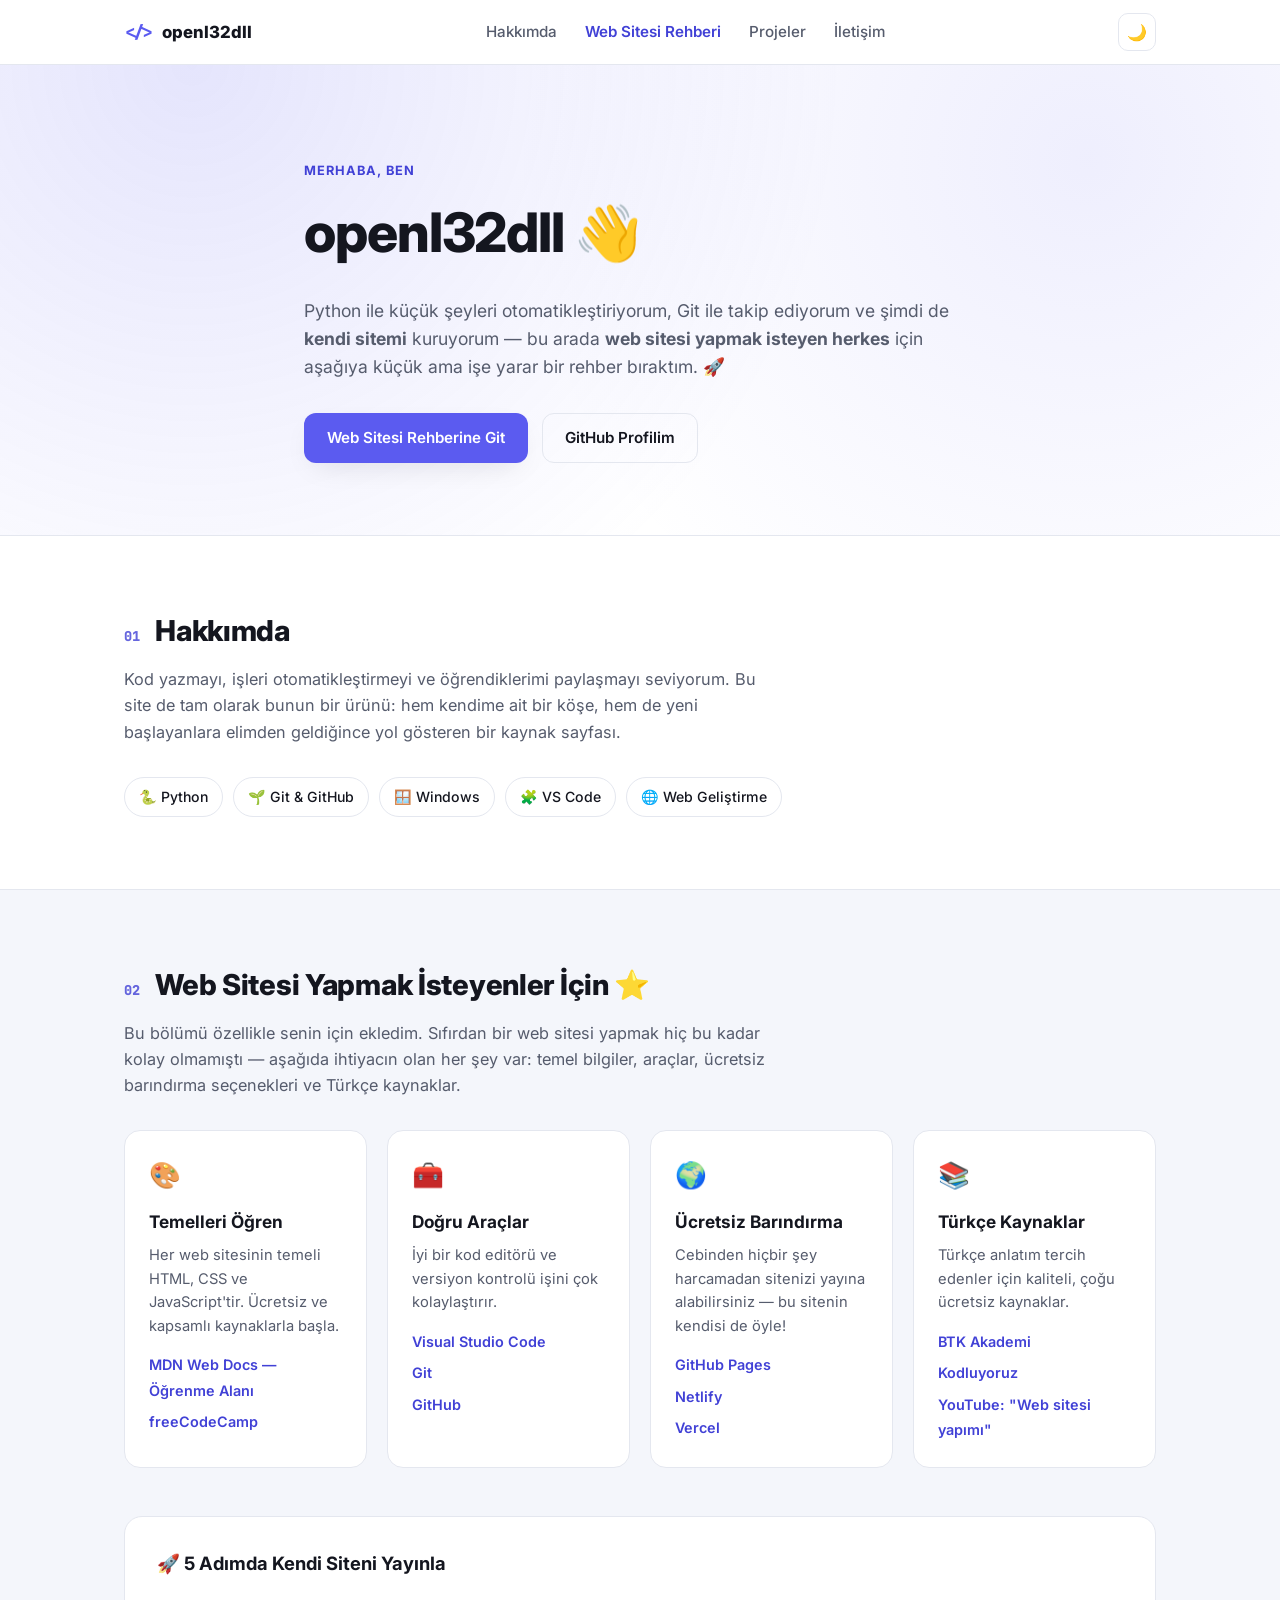
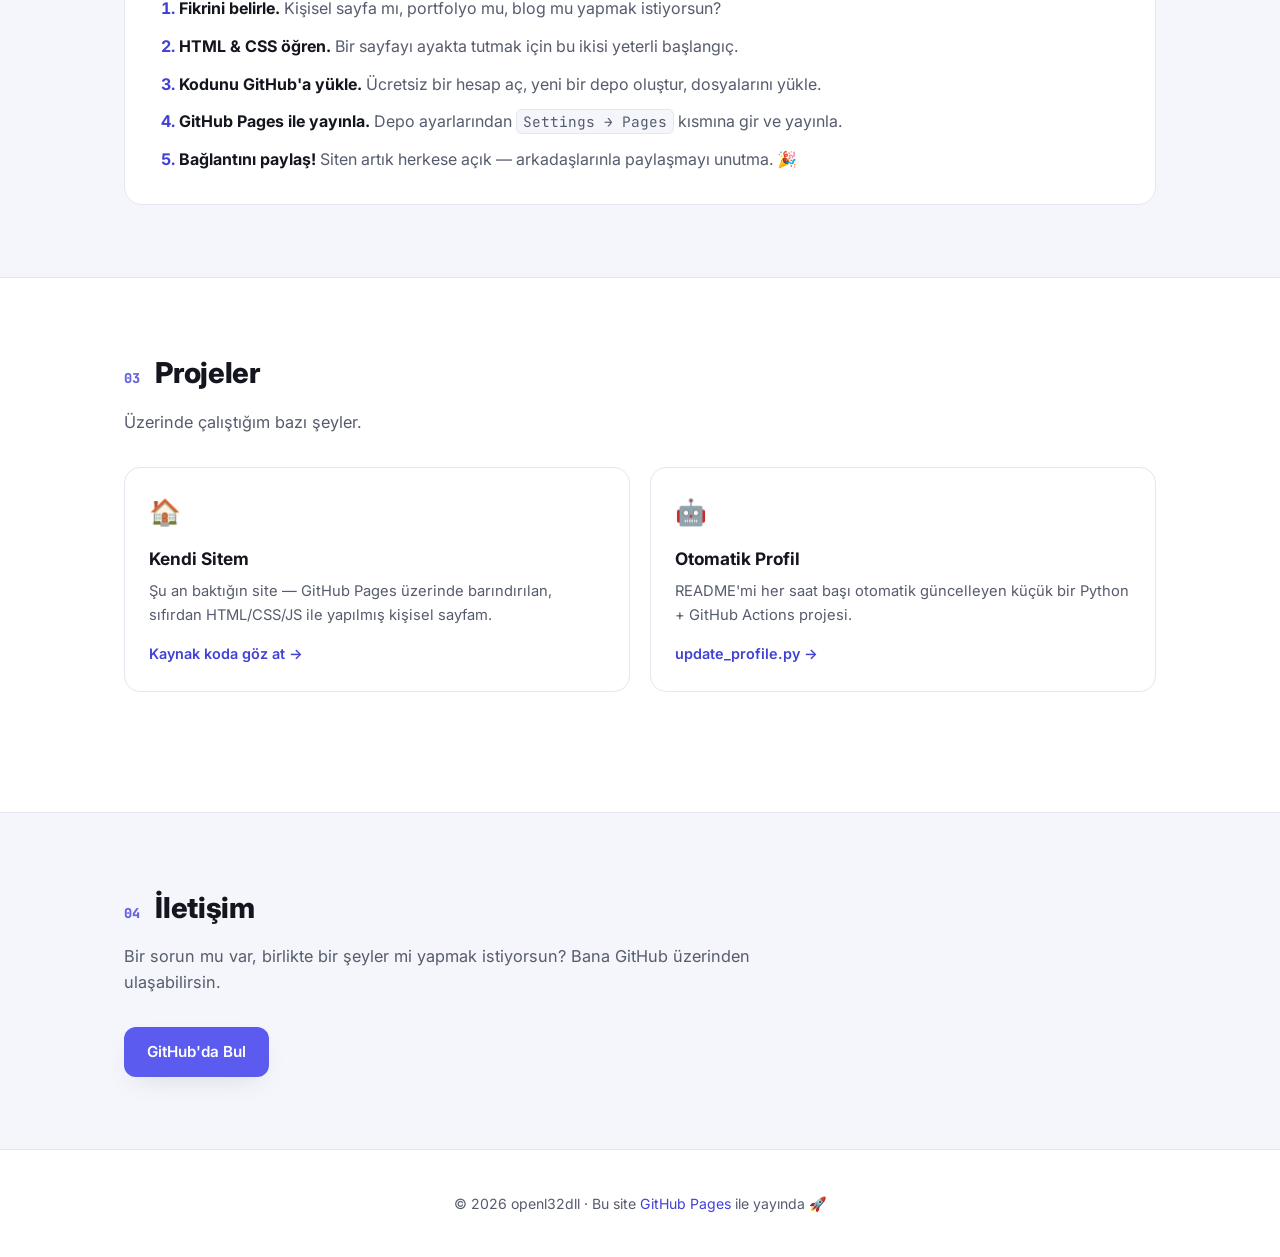
==== index.html @ 6ea46439 "Kişisel web sitesi eklendi (web sitesi yapmak isteyenler için rehber bölümüyle) - index.html: tek sa" ====
<!DOCTYPE html>
<html lang="tr">
<head>
<meta charset="UTF-8">
<meta name="viewport" content="width=device-width, initial-scale=1.0">
<title>openl32dll — Kendi Sitem</title>
<meta name="description" content="openl32dll'nin kişisel sitesi. Web sitesi yapmak isteyenler için ücretsiz kaynaklar, adım adım rehber ve araçlar.">
<link rel="icon" href="data:image/svg+xml,<svg xmlns=%22http://www.w3.org/2000/svg%22 viewBox=%220 0 100 100%22><text y=%22.9em%22 font-size=%2290%22>🚀</text></svg>">
<link rel="preconnect" href="https://fonts.googleapis.com">
<link rel="preconnect" href="https://fonts.gstatic.com" crossorigin>
<link href="https://fonts.googleapis.com/css2?family=Inter:wght@400;500;600;700;800&family=JetBrains+Mono:wght@500&display=swap" rel="stylesheet">
<link rel="stylesheet" href="assets/style.css">
</head>
<body>

<header class="site-header">
  <div class="wrap header-inner">
    <a href="#top" class="brand">
      <span class="brand-mark">&lt;/&gt;</span> openl32dll
    </a>
    <nav class="nav" id="nav">
      <a href="#hakkimda">Hakkımda</a>
      <a href="#rehber" class="nav-highlight">Web Sitesi Rehberi</a>
      <a href="#projeler">Projeler</a>
      <a href="#iletisim">İletişim</a>
    </nav>
    <div class="header-actions">
      <button id="theme-toggle" class="icon-btn" aria-label="Temayı değiştir" title="Temayı değiştir">🌙</button>
      <button id="nav-toggle" class="icon-btn nav-toggle" aria-label="Menüyü aç/kapat">☰</button>
    </div>
  </div>
</header>

<main id="top">

  <section class="hero">
    <div class="wrap hero-inner">
      <p class="eyebrow">Merhaba, ben</p>
      <h1>openl32dll <span class="wave">👋</span></h1>
      <p class="hero-sub">Python ile küçük şeyleri otomatikleştiriyorum, Git ile takip ediyorum ve şimdi de
        <strong>kendi sitemi</strong> kuruyorum — bu arada <strong>web sitesi yapmak isteyen herkes</strong> için
        aşağıya küçük ama işe yarar bir rehber bıraktım. 🚀</p>
      <div class="hero-cta">
        <a href="#rehber" class="btn btn-primary">Web Sitesi Rehberine Git</a>
        <a href="https://github.com/openl32dll" class="btn btn-ghost" target="_blank" rel="noopener">GitHub Profilim</a>
      </div>
    </div>
  </section>

  <section id="hakkimda" class="section">
    <div class="wrap">
      <h2><span class="tag">01</span> Hakkımda</h2>
      <p class="section-lead">
        Kod yazmayı, işleri otomatikleştirmeyi ve öğrendiklerimi paylaşmayı seviyorum. Bu site de tam olarak
        bunun bir ürünü: hem kendime ait bir köşe, hem de yeni başlayanlara elimden geldiğince yol gösteren
        bir kaynak sayfası.
      </p>
      <div class="badges">
        <span class="badge">🐍 Python</span>
        <span class="badge">🌱 Git &amp; GitHub</span>
        <span class="badge">🪟 Windows</span>
        <span class="badge">🧩 VS Code</span>
        <span class="badge">🌐 Web Geliştirme</span>
      </div>
    </div>
  </section>

  <section id="rehber" class="section section-alt">
    <div class="wrap">
      <h2><span class="tag">02</span> Web Sitesi Yapmak İsteyenler İçin ⭐</h2>
      <p class="section-lead">
        Bu bölümü özellikle senin için ekledim. Sıfırdan bir web sitesi yapmak hiç bu kadar kolay olmamıştı —
        aşağıda ihtiyacın olan her şey var: temel bilgiler, araçlar, ücretsiz barındırma seçenekleri ve
        Türkçe kaynaklar.
      </p>

      <div class="card-grid">
        <div class="card">
          <div class="card-icon">🎨</div>
          <h3>Temelleri Öğren</h3>
          <p>Her web sitesinin temeli HTML, CSS ve JavaScript'tir. Ücretsiz ve kapsamlı kaynaklarla başla.</p>
          <ul class="link-list">
            <li><a href="https://developer.mozilla.org/tr/docs/Learn" target="_blank" rel="noopener">MDN Web Docs — Öğrenme Alanı</a></li>
            <li><a href="https://www.freecodecamp.org/" target="_blank" rel="noopener">freeCodeCamp</a></li>
          </ul>
        </div>

        <div class="card">
          <div class="card-icon">🧰</div>
          <h3>Doğru Araçlar</h3>
          <p>İyi bir kod editörü ve versiyon kontrolü işini çok kolaylaştırır.</p>
          <ul class="link-list">
            <li><a href="https://code.visualstudio.com/" target="_blank" rel="noopener">Visual Studio Code</a></li>
            <li><a href="https://git-scm.com/" target="_blank" rel="noopener">Git</a></li>
            <li><a href="https://github.com/" target="_blank" rel="noopener">GitHub</a></li>
          </ul>
        </div>

        <div class="card">
          <div class="card-icon">🌍</div>
          <h3>Ücretsiz Barındırma</h3>
          <p>Cebinden hiçbir şey harcamadan sitenizi yayına alabilirsiniz — bu sitenin kendisi de öyle!</p>
          <ul class="link-list">
            <li><a href="https://pages.github.com/" target="_blank" rel="noopener">GitHub Pages</a></li>
            <li><a href="https://www.netlify.com/" target="_blank" rel="noopener">Netlify</a></li>
            <li><a href="https://vercel.com/" target="_blank" rel="noopener">Vercel</a></li>
          </ul>
        </div>

        <div class="card">
          <div class="card-icon">📚</div>
          <h3>Türkçe Kaynaklar</h3>
          <p>Türkçe anlatım tercih edenler için kaliteli, çoğu ücretsiz kaynaklar.</p>
          <ul class="link-list">
            <li><a href="https://www.btkakademi.gov.tr/" target="_blank" rel="noopener">BTK Akademi</a></li>
            <li><a href="https://www.kodluyoruz.org/" target="_blank" rel="noopener">Kodluyoruz</a></li>
            <li><a href="https://www.youtube.com/results?search_query=web+sitesi+yapımı" target="_blank" rel="noopener">YouTube: "Web sitesi yapımı"</a></li>
          </ul>
        </div>
      </div>

      <div class="steps">
        <h3 class="steps-title">🚀 5 Adımda Kendi Siteni Yayınla</h3>
        <ol class="steps-list">
          <li><strong>Fikrini belirle.</strong> Kişisel sayfa mı, portfolyo mu, blog mu yapmak istiyorsun?</li>
          <li><strong>HTML &amp; CSS öğren.</strong> Bir sayfayı ayakta tutmak için bu ikisi yeterli başlangıç.</li>
          <li><strong>Kodunu GitHub'a yükle.</strong> Ücretsiz bir hesap aç, yeni bir depo oluştur, dosyalarını yükle.</li>
          <li><strong>GitHub Pages ile yayınla.</strong> Depo ayarlarından <code>Settings → Pages</code> kısmına gir ve yayınla.</li>
          <li><strong>Bağlantını paylaş!</strong> Siten artık herkese açık — arkadaşlarınla paylaşmayı unutma. 🎉</li>
        </ol>
      </div>
    </div>
  </section>

  <section id="projeler" class="section">
    <div class="wrap">
      <h2><span class="tag">03</span> Projeler</h2>
      <p class="section-lead">Üzerinde çalıştığım bazı şeyler.</p>
      <div class="card-grid">
        <div class="card">
          <div class="card-icon">🏠</div>
          <h3>Kendi Sitem</h3>
          <p>Şu an baktığın site — GitHub Pages üzerinde barındırılan, sıfırdan HTML/CSS/JS ile yapılmış kişisel sayfam.</p>
          <a class="link-list-single" href="https://github.com/openl32dll/openl32dll" target="_blank" rel="noopener">Kaynak koda göz at →</a>
        </div>
        <div class="card">
          <div class="card-icon">🤖</div>
          <h3>Otomatik Profil</h3>
          <p>README'mi her saat başı otomatik güncelleyen küçük bir Python + GitHub Actions projesi.</p>
          <a class="link-list-single" href="https://github.com/openl32dll/openl32dll/blob/main/update_profile.py" target="_blank" rel="noopener">update_profile.py →</a>
        </div>
      </div>
    </div>
  </section>

  <section id="iletisim" class="section section-alt">
    <div class="wrap">
      <h2><span class="tag">04</span> İletişim</h2>
      <p class="section-lead">Bir sorun mu var, birlikte bir şeyler mi yapmak istiyorsun? Bana GitHub üzerinden ulaşabilirsin.</p>
      <a href="https://github.com/openl32dll" class="btn btn-primary" target="_blank" rel="noopener">GitHub'da Bul</a>
    </div>
  </section>

</main>

<footer class="site-footer">
  <div class="wrap footer-inner">
    <p>© <span id="year"></span> openl32dll · Bu site <a href="https://pages.github.com/" target="_blank" rel="noopener">GitHub Pages</a> ile yayında 🚀</p>
  </div>
</footer>

<script src="assets/script.js"></script>
</body>
</html>
---- assets/style.css ----
:root {
  color-scheme: light dark;

  --bg: #ffffff;
  --bg-alt: #f4f6fb;
  --text: #14161f;
  --text-muted: #565c6d;
  --border: #e4e7ef;
  --card-bg: #ffffff;
  --accent: #5b5bf0;
  --accent-strong: #4141d6;
  --accent-contrast: #ffffff;
  --header-bg: rgba(255, 255, 255, 0.85);
  --shadow: 0 10px 30px -12px rgba(20, 22, 31, 0.15);
}

:root[data-theme="dark"] {
  --bg: #0f1117;
  --bg-alt: #151824;
  --text: #eef0f7;
  --text-muted: #a2a8bd;
  --border: #262b3c;
  --card-bg: #161a26;
  --accent: #8b8bff;
  --accent-strong: #a5a5ff;
  --accent-contrast: #0f1117;
  --header-bg: rgba(15, 17, 23, 0.85);
  --shadow: 0 10px 30px -12px rgba(0, 0, 0, 0.55);
}

@media (prefers-color-scheme: dark) {
  :root:not([data-theme="light"]) {
    --bg: #0f1117;
    --bg-alt: #151824;
    --text: #eef0f7;
    --text-muted: #a2a8bd;
    --border: #262b3c;
    --card-bg: #161a26;
    --accent: #8b8bff;
    --accent-strong: #a5a5ff;
    --accent-contrast: #0f1117;
    --header-bg: rgba(15, 17, 23, 0.85);
    --shadow: 0 10px 30px -12px rgba(0, 0, 0, 0.55);
  }
}

* { box-sizing: border-box; }

html {
  scroll-behavior: smooth;
}

body {
  margin: 0;
  background: var(--bg);
  color: var(--text);
  font-family: "Inter", system-ui, -apple-system, "Segoe UI", sans-serif;
  line-height: 1.6;
  -webkit-font-smoothing: antialiased;
}

.wrap {
  max-width: 1080px;
  margin: 0 auto;
  padding: 0 24px;
}

code {
  font-family: "JetBrains Mono", ui-monospace, monospace;
  background: var(--bg-alt);
  border: 1px solid var(--border);
  padding: 0.15em 0.4em;
  border-radius: 6px;
  font-size: 0.9em;
}

/* Header */

.site-header {
  position: sticky;
  top: 0;
  z-index: 50;
  backdrop-filter: blur(10px);
  background: var(--header-bg);
  border-bottom: 1px solid var(--border);
}

.header-inner {
  display: flex;
  align-items: center;
  justify-content: space-between;
  height: 64px;
}

.brand {
  display: flex;
  align-items: center;
  gap: 8px;
  font-weight: 800;
  font-size: 1.05rem;
  color: var(--text);
  text-decoration: none;
}

.brand-mark {
  font-family: "JetBrains Mono", monospace;
  color: var(--accent);
}

.nav {
  display: flex;
  gap: 28px;
}

.nav a {
  color: var(--text-muted);
  text-decoration: none;
  font-weight: 500;
  font-size: 0.95rem;
  transition: color 0.15s ease;
}

.nav a:hover { color: var(--text); }

.nav-highlight {
  color: var(--accent-strong) !important;
  font-weight: 600 !important;
}

.header-actions {
  display: flex;
  align-items: center;
  gap: 8px;
}

.icon-btn {
  background: transparent;
  border: 1px solid var(--border);
  border-radius: 10px;
  width: 38px;
  height: 38px;
  font-size: 1rem;
  cursor: pointer;
  color: var(--text);
  display: flex;
  align-items: center;
  justify-content: center;
  transition: background 0.15s ease, transform 0.1s ease;
}

.icon-btn:hover { background: var(--bg-alt); }
.icon-btn:active { transform: scale(0.94); }

.nav-toggle { display: none; }

/* Hero */

.hero {
  padding: 96px 0 72px;
  background:
    radial-gradient(circle at 15% 0%, color-mix(in srgb, var(--accent) 16%, transparent), transparent 55%),
    radial-gradient(circle at 85% 20%, color-mix(in srgb, var(--accent) 10%, transparent), transparent 50%);
}

.hero-inner { text-align: left; max-width: 720px; }

.eyebrow {
  color: var(--accent-strong);
  font-weight: 700;
  text-transform: uppercase;
  letter-spacing: 0.08em;
  font-size: 0.8rem;
  margin: 0 0 8px;
}

.hero h1 {
  font-size: clamp(2.4rem, 5vw, 3.4rem);
  margin: 0 0 20px;
  font-weight: 800;
  letter-spacing: -0.02em;
}

.wave { display: inline-block; animation: wave 2.2s ease-in-out infinite; transform-origin: 70% 70%; }
@keyframes wave {
  0%, 60%, 100% { transform: rotate(0deg); }
  10% { transform: rotate(14deg); }
  20% { transform: rotate(-8deg); }
  30% { transform: rotate(14deg); }
  40% { transform: rotate(-4deg); }
}

.hero-sub {
  font-size: 1.1rem;
  color: var(--text-muted);
  margin: 0 0 32px;
  max-width: 60ch;
}

.hero-cta { display: flex; gap: 14px; flex-wrap: wrap; }

.btn {
  display: inline-flex;
  align-items: center;
  justify-content: center;
  padding: 12px 22px;
  border-radius: 12px;
  font-weight: 600;
  text-decoration: none;
  font-size: 0.95rem;
  transition: transform 0.12s ease, box-shadow 0.12s ease, background 0.15s ease;
  border: 1px solid transparent;
  cursor: pointer;
}

.btn:hover { transform: translateY(-1px); }

.btn-primary {
  background: var(--accent);
  color: var(--accent-contrast);
  box-shadow: var(--shadow);
}
.btn-primary:hover { background: var(--accent-strong); }

.btn-ghost {
  background: transparent;
  color: var(--text);
  border-color: var(--border);
}
.btn-ghost:hover { background: var(--bg-alt); }

/* Sections */

.section {
  padding: 72px 0;
  border-top: 1px solid var(--border);
}

.section-alt { background: var(--bg-alt); }

.tag {
  display: inline-block;
  font-family: "JetBrains Mono", monospace;
  color: var(--accent-strong);
  font-size: 0.85rem;
  margin-right: 10px;
  opacity: 0.8;
}

.section h2 {
  font-size: 1.8rem;
  margin: 0 0 12px;
  font-weight: 800;
  letter-spacing: -0.01em;
}

.section-lead {
  color: var(--text-muted);
  max-width: 65ch;
  margin: 0 0 32px;
  font-size: 1.02rem;
}

.badges {
  display: flex;
  flex-wrap: wrap;
  gap: 10px;
}

.badge {
  background: var(--card-bg);
  border: 1px solid var(--border);
  padding: 8px 14px;
  border-radius: 999px;
  font-size: 0.88rem;
  font-weight: 500;
}

/* Cards */

.card-grid {
  display: grid;
  grid-template-columns: repeat(auto-fit, minmax(240px, 1fr));
  gap: 20px;
  margin-bottom: 48px;
}

.card {
  background: var(--card-bg);
  border: 1px solid var(--border);
  border-radius: 16px;
  padding: 24px;
  transition: transform 0.15s ease, box-shadow 0.15s ease;
}

.card:hover {
  transform: translateY(-3px);
  box-shadow: var(--shadow);
}

.card-icon { font-size: 1.6rem; margin-bottom: 12px; }

.card h3 {
  margin: 0 0 8px;
  font-size: 1.08rem;
  font-weight: 700;
}

.card p {
  margin: 0 0 14px;
  color: var(--text-muted);
  font-size: 0.92rem;
}

.link-list {
  list-style: none;
  margin: 0;
  padding: 0;
  display: flex;
  flex-direction: column;
  gap: 6px;
}

.link-list a,
.link-list-single {
  color: var(--accent-strong);
  text-decoration: none;
  font-size: 0.9rem;
  font-weight: 600;
}

.link-list a:hover,
.link-list-single:hover { text-decoration: underline; }

/* Steps */

.steps {
  background: var(--card-bg);
  border: 1px solid var(--border);
  border-radius: 18px;
  padding: 32px;
}

.steps-title {
  margin: 0 0 18px;
  font-size: 1.15rem;
  font-weight: 700;
}

.steps-list {
  margin: 0;
  padding-left: 22px;
  display: flex;
  flex-direction: column;
  gap: 12px;
  color: var(--text-muted);
}

.steps-list li::marker {
  color: var(--accent-strong);
  font-weight: 700;
}

.steps-list strong { color: var(--text); }

/* Footer */

.site-footer {
  border-top: 1px solid var(--border);
  padding: 28px 0;
}

.footer-inner {
  text-align: center;
  color: var(--text-muted);
  font-size: 0.88rem;
}

.footer-inner a { color: var(--accent-strong); text-decoration: none; }
.footer-inner a:hover { text-decoration: underline; }

/* Responsive nav */

@media (max-width: 780px) {
  .nav {
    position: absolute;
    top: 64px;
    left: 0;
    right: 0;
    background: var(--bg);
    border-bottom: 1px solid var(--border);
    flex-direction: column;
    padding: 16px 24px;
    gap: 16px;
    display: none;
  }
  .nav.open { display: flex; }
  .nav-toggle { display: flex; }
}
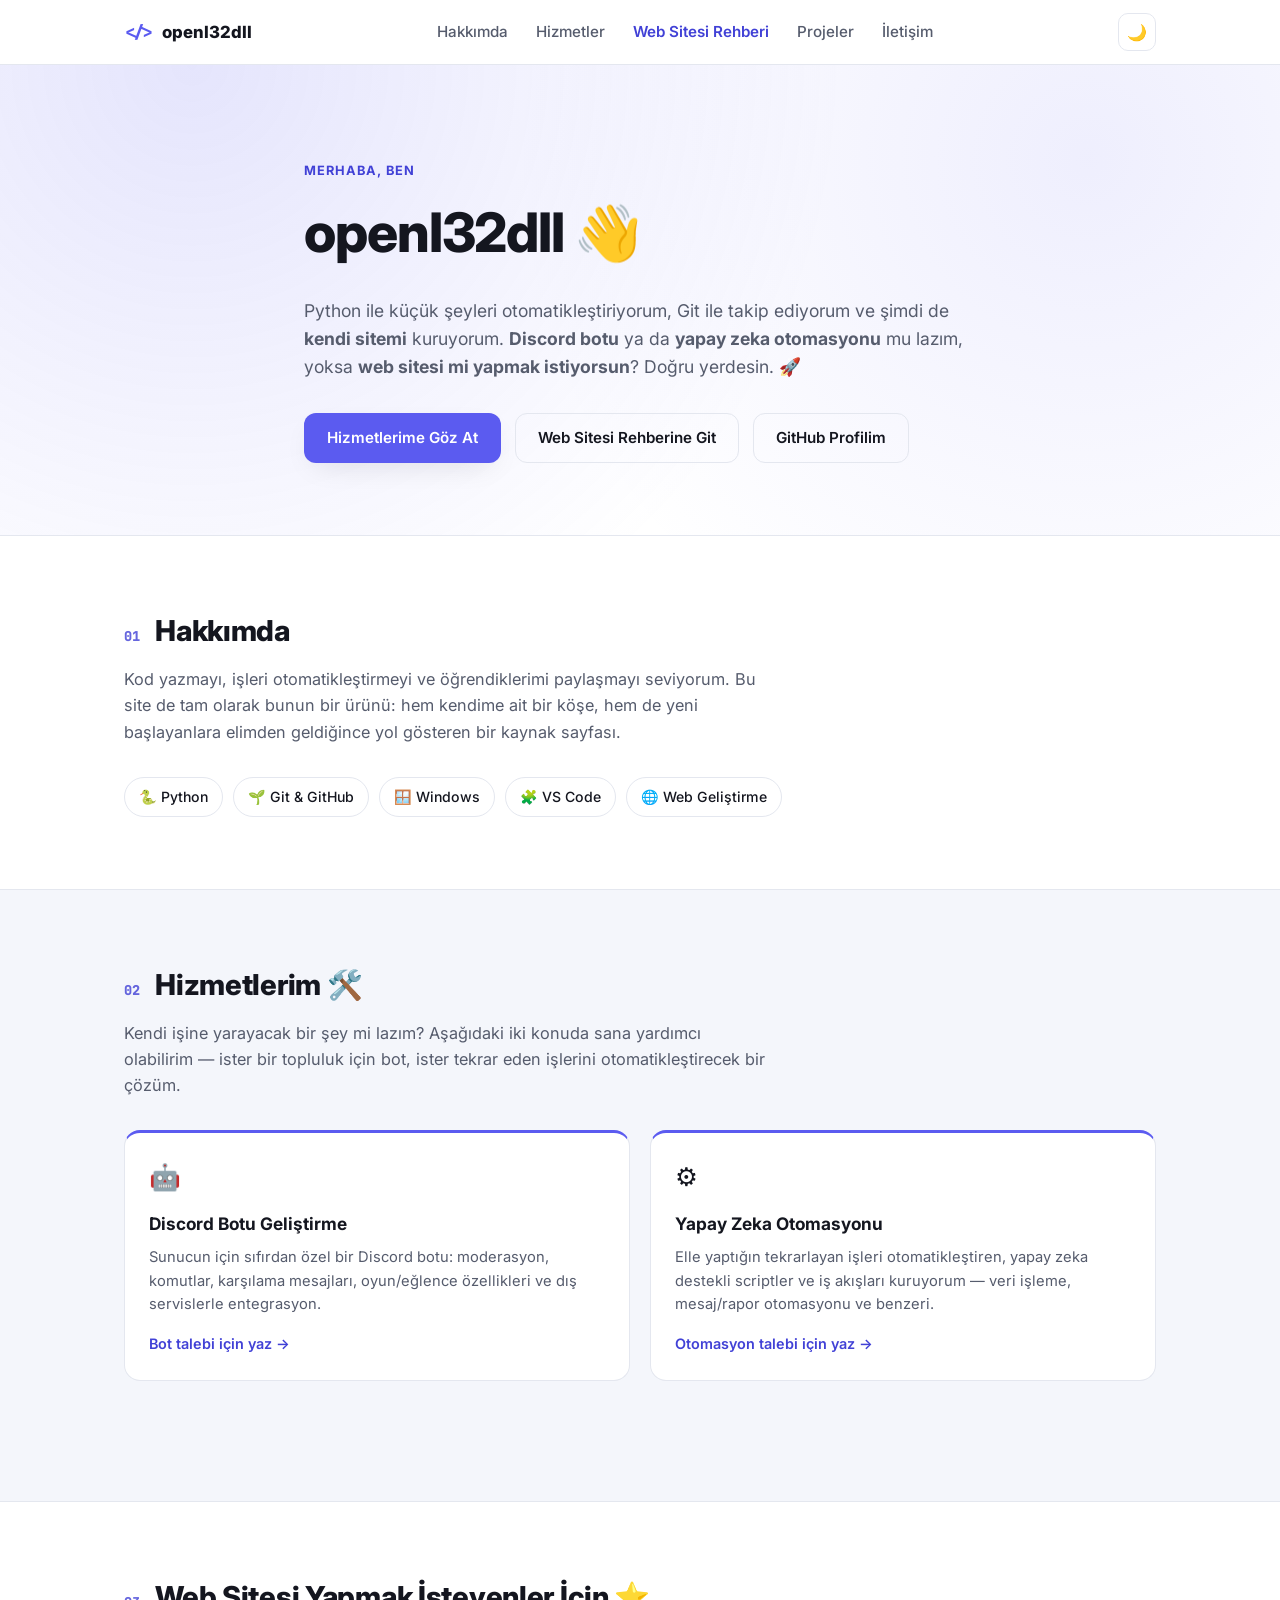
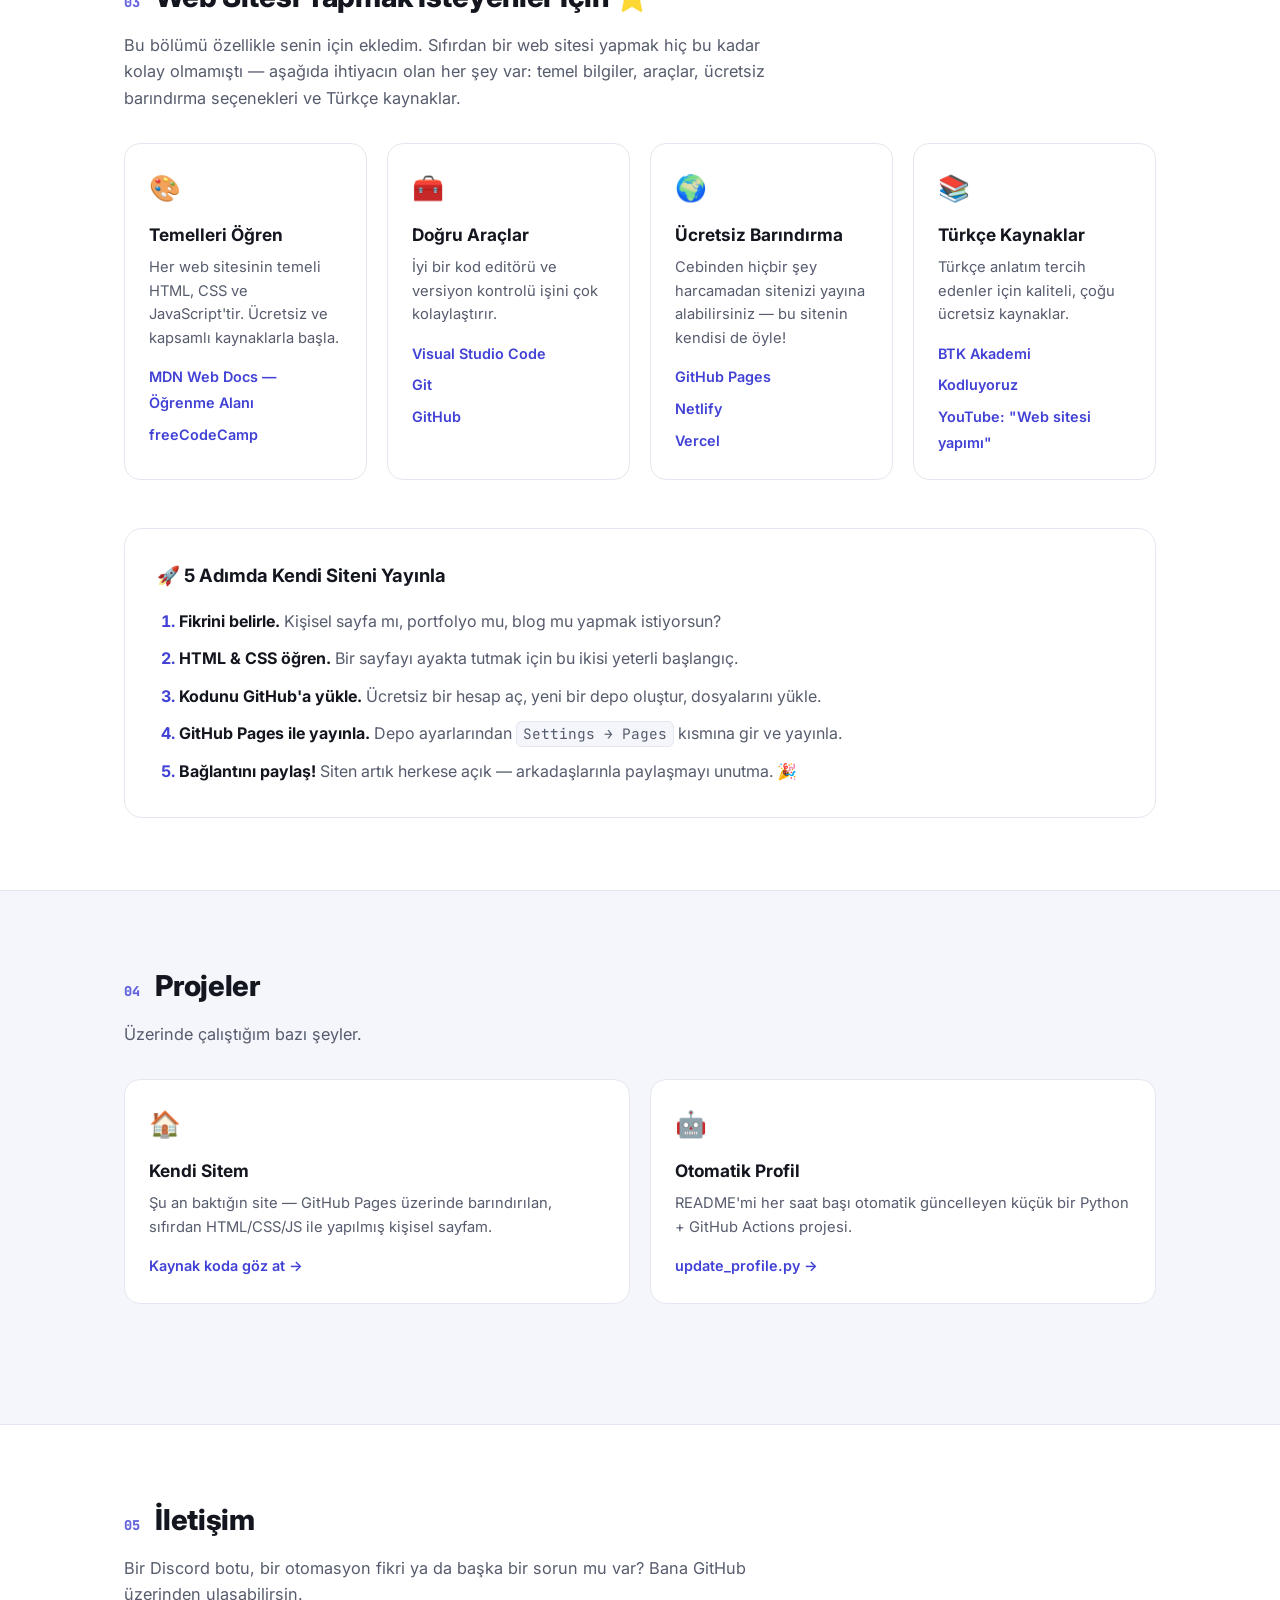
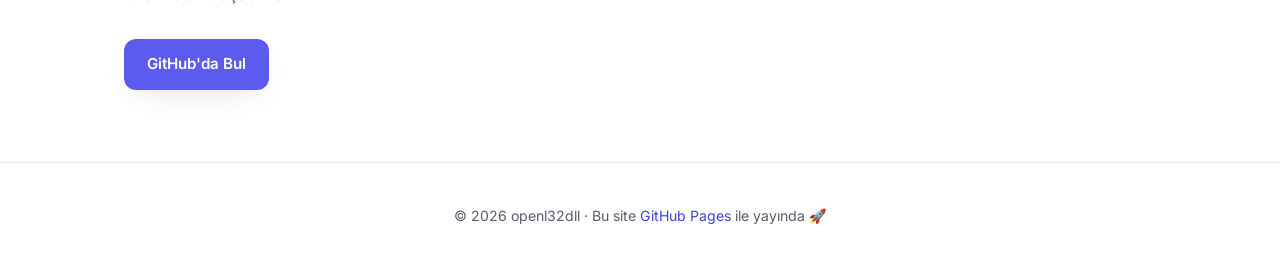
==== commit d5d5fab8: "Discord botu ve yapay zeka otomasyonu için 'Hizmetlerim' bölümü eklendi - Yeni bölüm: Discord Botu G" ====
--- a/index.html
+++ b/index.html
@@ -20,6 +20,7 @@
     </a>
     <nav class="nav" id="nav">
       <a href="#hakkimda">Hakkımda</a>
+      <a href="#hizmetler">Hizmetler</a>
       <a href="#rehber" class="nav-highlight">Web Sitesi Rehberi</a>
       <a href="#projeler">Projeler</a>
       <a href="#iletisim">İletişim</a>
@@ -38,10 +39,12 @@
       <p class="eyebrow">Merhaba, ben</p>
       <h1>openl32dll <span class="wave">👋</span></h1>
       <p class="hero-sub">Python ile küçük şeyleri otomatikleştiriyorum, Git ile takip ediyorum ve şimdi de
-        <strong>kendi sitemi</strong> kuruyorum — bu arada <strong>web sitesi yapmak isteyen herkes</strong> için
-        aşağıya küçük ama işe yarar bir rehber bıraktım. 🚀</p>
+        <strong>kendi sitemi</strong> kuruyorum. <strong>Discord botu</strong> ya da
+        <strong>yapay zeka otomasyonu</strong> mu lazım, yoksa <strong>web sitesi mi yapmak istiyorsun</strong>?
+        Doğru yerdesin. 🚀</p>
       <div class="hero-cta">
-        <a href="#rehber" class="btn btn-primary">Web Sitesi Rehberine Git</a>
+        <a href="#hizmetler" class="btn btn-primary">Hizmetlerime Göz At</a>
+        <a href="#rehber" class="btn btn-ghost">Web Sitesi Rehberine Git</a>
         <a href="https://github.com/openl32dll" class="btn btn-ghost" target="_blank" rel="noopener">GitHub Profilim</a>
       </div>
     </div>
@@ -65,9 +68,37 @@
     </div>
   </section>
 
-  <section id="rehber" class="section section-alt">
-    <div class="wrap">
-      <h2><span class="tag">02</span> Web Sitesi Yapmak İsteyenler İçin ⭐</h2>
+  <section id="hizmetler" class="section section-alt">
+    <div class="wrap">
+      <h2><span class="tag">02</span> Hizmetlerim 🛠️</h2>
+      <p class="section-lead">
+        Kendi işine yarayacak bir şey mi lazım? Aşağıdaki iki konuda sana yardımcı olabilirim —
+        ister bir topluluk için bot, ister tekrar eden işlerini otomatikleştirecek bir çözüm.
+      </p>
+
+      <div class="card-grid">
+        <div class="card service-card">
+          <div class="card-icon">🤖</div>
+          <h3>Discord Botu Geliştirme</h3>
+          <p>Sunucun için sıfırdan özel bir Discord botu: moderasyon, komutlar, karşılama mesajları,
+            oyun/eğlence özellikleri ve dış servislerle entegrasyon.</p>
+          <a class="link-list-single" href="#iletisim">Bot talebi için yaz →</a>
+        </div>
+
+        <div class="card service-card">
+          <div class="card-icon">⚙️</div>
+          <h3>Yapay Zeka Otomasyonu</h3>
+          <p>Elle yaptığın tekrarlayan işleri otomatikleştiren, yapay zeka destekli scriptler ve
+            iş akışları kuruyorum — veri işleme, mesaj/rapor otomasyonu ve benzeri.</p>
+          <a class="link-list-single" href="#iletisim">Otomasyon talebi için yaz →</a>
+        </div>
+      </div>
+    </div>
+  </section>
+
+  <section id="rehber" class="section">
+    <div class="wrap">
+      <h2><span class="tag">03</span> Web Sitesi Yapmak İsteyenler İçin ⭐</h2>
       <p class="section-lead">
         Bu bölümü özellikle senin için ekledim. Sıfırdan bir web sitesi yapmak hiç bu kadar kolay olmamıştı —
         aşağıda ihtiyacın olan her şey var: temel bilgiler, araçlar, ücretsiz barındırma seçenekleri ve
@@ -132,9 +163,9 @@
     </div>
   </section>
 
-  <section id="projeler" class="section">
-    <div class="wrap">
-      <h2><span class="tag">03</span> Projeler</h2>
+  <section id="projeler" class="section section-alt">
+    <div class="wrap">
+      <h2><span class="tag">04</span> Projeler</h2>
       <p class="section-lead">Üzerinde çalıştığım bazı şeyler.</p>
       <div class="card-grid">
         <div class="card">
@@ -153,10 +184,11 @@
     </div>
   </section>
 
-  <section id="iletisim" class="section section-alt">
-    <div class="wrap">
-      <h2><span class="tag">04</span> İletişim</h2>
-      <p class="section-lead">Bir sorun mu var, birlikte bir şeyler mi yapmak istiyorsun? Bana GitHub üzerinden ulaşabilirsin.</p>
+  <section id="iletisim" class="section">
+    <div class="wrap">
+      <h2><span class="tag">05</span> İletişim</h2>
+      <p class="section-lead">Bir Discord botu, bir otomasyon fikri ya da başka bir sorun mu var?
+        Bana GitHub üzerinden ulaşabilirsin.</p>
       <a href="https://github.com/openl32dll" class="btn btn-primary" target="_blank" rel="noopener">GitHub'da Bul</a>
     </div>
   </section>
--- a/assets/style.css
+++ b/assets/style.css
@@ -298,6 +298,10 @@
 }
 
 .card-icon { font-size: 1.6rem; margin-bottom: 12px; }
+
+.service-card {
+  border-top: 3px solid var(--accent);
+}
 
 .card h3 {
   margin: 0 0 8px;
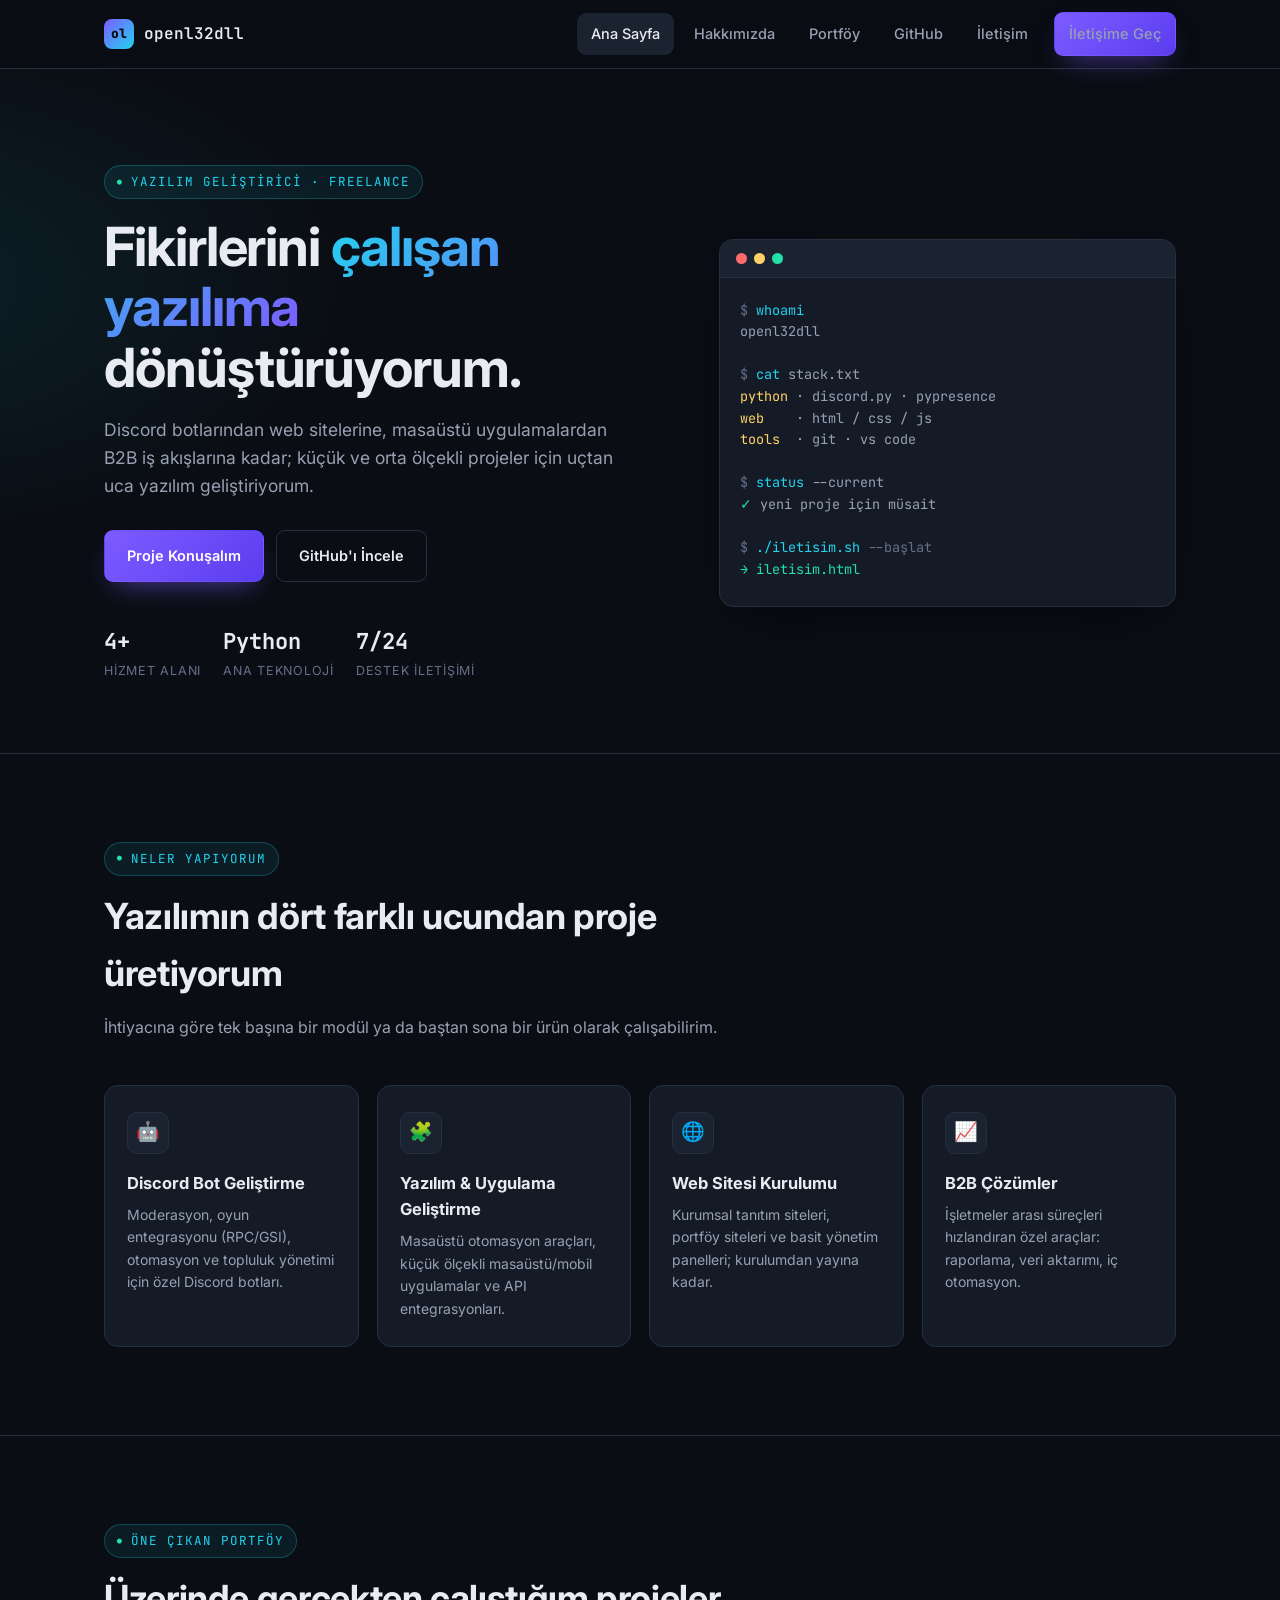
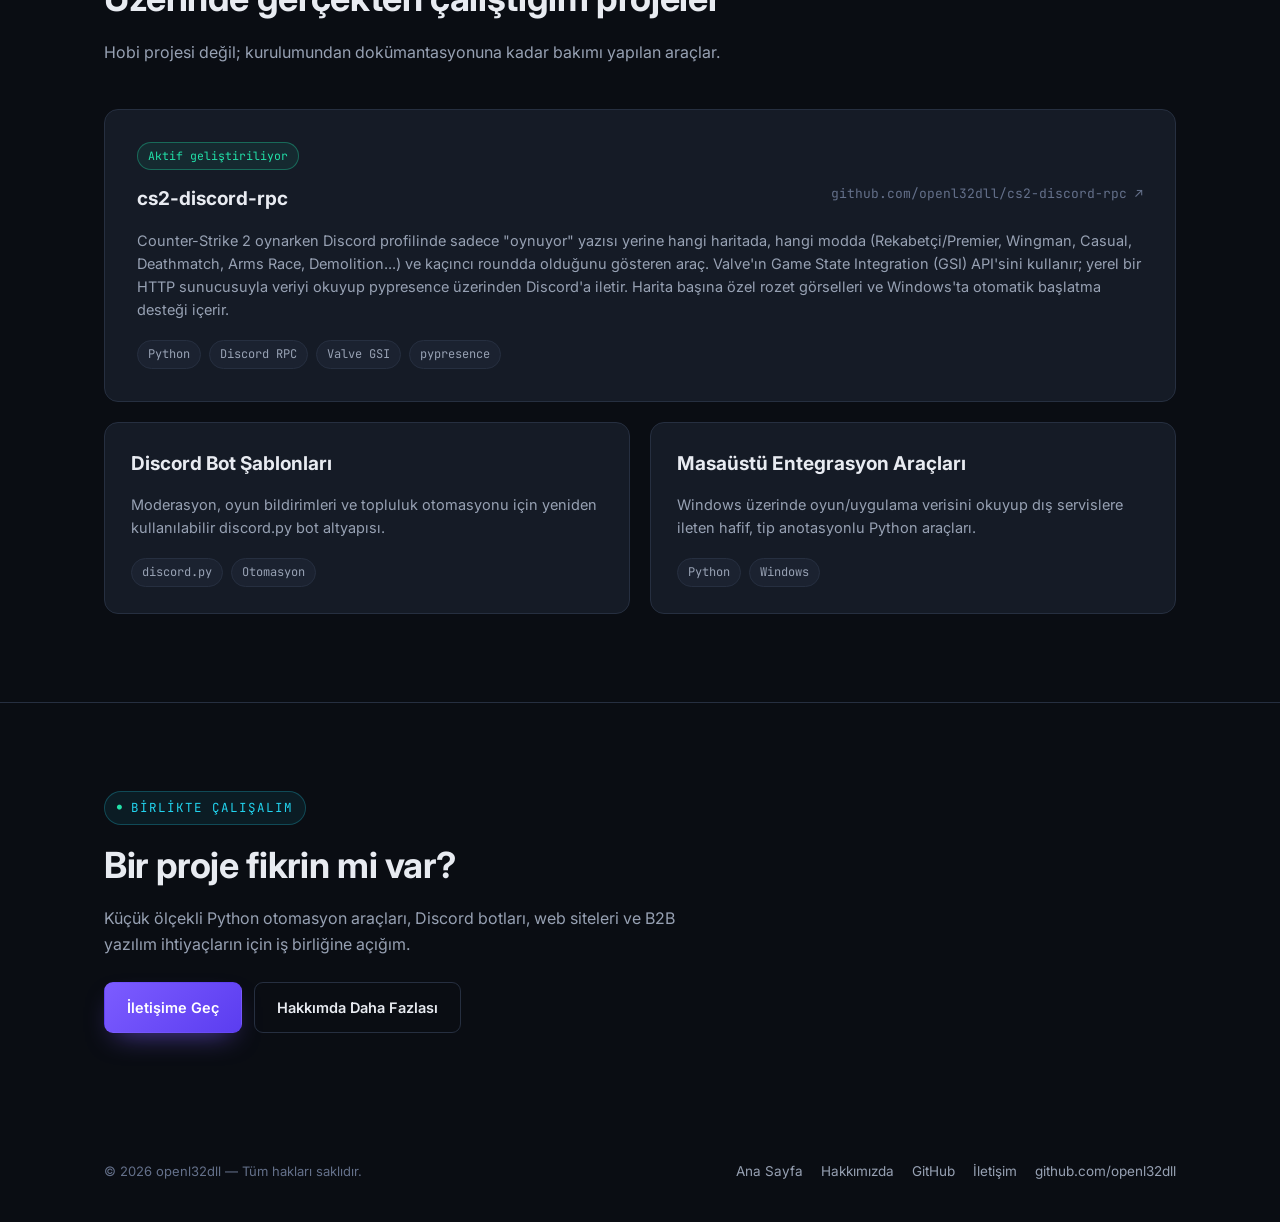
==== commit f0c8d8aa: "Kişisel yazılım sitesi ekle (Ana Sayfa, Hakkımızda, İletişim, GitHub, Portföy) Discord bot geliştirm" ====
--- a/index.html
+++ b/index.html
@@ -1,206 +1,191 @@
-<!DOCTYPE html>
+<!doctype html>
 <html lang="tr">
 <head>
-<meta charset="UTF-8">
-<meta name="viewport" content="width=device-width, initial-scale=1.0">
-<title>openl32dll — Kendi Sitem</title>
-<meta name="description" content="openl32dll'nin kişisel sitesi. Web sitesi yapmak isteyenler için ücretsiz kaynaklar, adım adım rehber ve araçlar.">
-<link rel="icon" href="data:image/svg+xml,<svg xmlns=%22http://www.w3.org/2000/svg%22 viewBox=%220 0 100 100%22><text y=%22.9em%22 font-size=%2290%22>🚀</text></svg>">
+<meta charset="UTF-8" />
+<meta name="viewport" content="width=device-width, initial-scale=1.0" />
+<title>openl32dll — Yazılım Geliştirici</title>
+<meta name="description" content="openl32dll — Discord botları, masaüstü/mobil uygulama geliştirme, web sitesi kurulumu ve B2B yazılım çözümleri." />
+<link rel="icon" href="data:,">
 <link rel="preconnect" href="https://fonts.googleapis.com">
-<link rel="preconnect" href="https://fonts.gstatic.com" crossorigin>
-<link href="https://fonts.googleapis.com/css2?family=Inter:wght@400;500;600;700;800&family=JetBrains+Mono:wght@500&display=swap" rel="stylesheet">
-<link rel="stylesheet" href="assets/style.css">
+<link href="https://fonts.googleapis.com/css2?family=Inter:wght@400;500;600;700;800&family=JetBrains+Mono:wght@400;500;600&display=swap" rel="stylesheet">
+<link rel="stylesheet" href="assets/css/style.css" />
 </head>
 <body>
 
-<header class="site-header">
-  <div class="wrap header-inner">
-    <a href="#top" class="brand">
-      <span class="brand-mark">&lt;/&gt;</span> openl32dll
+<nav class="nav">
+  <div class="container">
+    <a href="index.html" class="brand">
+      <span class="brand-mark">ol</span>
+      openl32dll
     </a>
-    <nav class="nav" id="nav">
-      <a href="#hakkimda">Hakkımda</a>
-      <a href="#hizmetler">Hizmetler</a>
-      <a href="#rehber" class="nav-highlight">Web Sitesi Rehberi</a>
-      <a href="#projeler">Projeler</a>
-      <a href="#iletisim">İletişim</a>
-    </nav>
-    <div class="header-actions">
-      <button id="theme-toggle" class="icon-btn" aria-label="Temayı değiştir" title="Temayı değiştir">🌙</button>
-      <button id="nav-toggle" class="icon-btn nav-toggle" aria-label="Menüyü aç/kapat">☰</button>
+    <button class="nav-toggle" aria-label="Menüyü aç" aria-expanded="false">☰</button>
+    <div class="nav-links">
+      <a href="index.html" class="active">Ana Sayfa</a>
+      <a href="hakkimizda.html">Hakkımızda</a>
+      <a href="index.html#portfoy">Portföy</a>
+      <a href="github.html">GitHub</a>
+      <a href="iletisim.html">İletişim</a>
+      <a href="iletisim.html" class="btn btn-primary nav-cta">İletişime Geç</a>
+    </div>
+  </div>
+</nav>
+
+<header class="hero">
+  <div class="container hero-grid">
+    <div>
+      <span class="eyebrow">Yazılım Geliştirici · Freelance</span>
+      <h1>Fikirlerini <span>çalışan yazılıma</span> dönüştürüyorum.</h1>
+      <p class="lead">
+        Discord botlarından web sitelerine, masaüstü uygulamalardan B2B iş
+        akışlarına kadar; küçük ve orta ölçekli projeler için uçtan uca
+        yazılım geliştiriyorum.
+      </p>
+      <div class="hero-actions">
+        <a href="iletisim.html" class="btn btn-primary">Proje Konuşalım</a>
+        <a href="github.html" class="btn btn-ghost">GitHub'ı İncele</a>
+      </div>
+      <div class="hero-meta">
+        <div><strong>4+</strong><span>Hizmet Alanı</span></div>
+        <div><strong>Python</strong><span>Ana Teknoloji</span></div>
+        <div><strong>7/24</strong><span>Destek İletişimi</span></div>
+      </div>
+    </div>
+
+    <div class="terminal">
+      <div class="terminal-bar"><span></span><span></span><span></span></div>
+      <pre><span class="c3">$</span> <span class="c1">whoami</span>
+openl32dll
+
+<span class="c3">$</span> <span class="c1">cat</span> stack.txt
+<span class="c4">python</span> · discord.py · pypresence
+<span class="c4">web</span>    · html / css / js
+<span class="c4">tools</span>  · git · vs code
+
+<span class="c3">$</span> <span class="c1">status</span> --current
+<span class="c2">✓</span> yeni proje için müsait
+
+<span class="c3">$</span> <span class="c1">./iletisim.sh</span> <span class="c3">--başlat</span>
+<span class="c2">→ iletisim.html</span></pre>
     </div>
   </div>
 </header>
 
-<main id="top">
+<section class="section" id="hizmetler">
+  <div class="container">
+    <div class="section-head">
+      <span class="eyebrow">Neler Yapıyorum</span>
+      <h2>Yazılımın dört farklı ucundan proje üretiyorum</h2>
+      <p>İhtiyacına göre tek başına bir modül ya da baştan sona bir ürün olarak çalışabilirim.</p>
+    </div>
 
-  <section class="hero">
-    <div class="wrap hero-inner">
-      <p class="eyebrow">Merhaba, ben</p>
-      <h1>openl32dll <span class="wave">👋</span></h1>
-      <p class="hero-sub">Python ile küçük şeyleri otomatikleştiriyorum, Git ile takip ediyorum ve şimdi de
-        <strong>kendi sitemi</strong> kuruyorum. <strong>Discord botu</strong> ya da
-        <strong>yapay zeka otomasyonu</strong> mu lazım, yoksa <strong>web sitesi mi yapmak istiyorsun</strong>?
-        Doğru yerdesin. 🚀</p>
-      <div class="hero-cta">
-        <a href="#hizmetler" class="btn btn-primary">Hizmetlerime Göz At</a>
-        <a href="#rehber" class="btn btn-ghost">Web Sitesi Rehberine Git</a>
-        <a href="https://github.com/openl32dll" class="btn btn-ghost" target="_blank" rel="noopener">GitHub Profilim</a>
+    <div class="services-grid">
+      <div class="service-card">
+        <div class="service-icon">🤖</div>
+        <h3>Discord Bot Geliştirme</h3>
+        <p>Moderasyon, oyun entegrasyonu (RPC/GSI), otomasyon ve topluluk yönetimi için özel Discord botları.</p>
+      </div>
+      <div class="service-card">
+        <div class="service-icon">🧩</div>
+        <h3>Yazılım &amp; Uygulama Geliştirme</h3>
+        <p>Masaüstü otomasyon araçları, küçük ölçekli masaüstü/mobil uygulamalar ve API entegrasyonları.</p>
+      </div>
+      <div class="service-card">
+        <div class="service-icon">🌐</div>
+        <h3>Web Sitesi Kurulumu</h3>
+        <p>Kurumsal tanıtım siteleri, portföy siteleri ve basit yönetim panelleri; kurulumdan yayına kadar.</p>
+      </div>
+      <div class="service-card">
+        <div class="service-icon">📈</div>
+        <h3>B2B Çözümler</h3>
+        <p>İşletmeler arası süreçleri hızlandıran özel araçlar: raporlama, veri aktarımı, iç otomasyon.</p>
       </div>
     </div>
-  </section>
+  </div>
+</section>
 
-  <section id="hakkimda" class="section">
-    <div class="wrap">
-      <h2><span class="tag">01</span> Hakkımda</h2>
-      <p class="section-lead">
-        Kod yazmayı, işleri otomatikleştirmeyi ve öğrendiklerimi paylaşmayı seviyorum. Bu site de tam olarak
-        bunun bir ürünü: hem kendime ait bir köşe, hem de yeni başlayanlara elimden geldiğince yol gösteren
-        bir kaynak sayfası.
-      </p>
-      <div class="badges">
-        <span class="badge">🐍 Python</span>
-        <span class="badge">🌱 Git &amp; GitHub</span>
-        <span class="badge">🪟 Windows</span>
-        <span class="badge">🧩 VS Code</span>
-        <span class="badge">🌐 Web Geliştirme</span>
+<section class="section" id="portfoy">
+  <div class="container">
+    <div class="section-head">
+      <span class="eyebrow">Öne Çıkan Portföy</span>
+      <h2>Üzerinde gerçekten çalıştığım projeler</h2>
+      <p>Hobi projesi değil; kurulumundan dokümantasyonuna kadar bakımı yapılan araçlar.</p>
+    </div>
+
+    <div class="portfolio-grid">
+      <div class="project-card featured">
+        <span class="status-pill">Aktif geliştiriliyor</span>
+        <div class="project-top">
+          <h3>cs2-discord-rpc</h3>
+          <a class="gh-link" href="https://github.com/openl32dll/cs2-discord-rpc" target="_blank" rel="noopener">github.com/openl32dll/cs2-discord-rpc ↗</a>
+        </div>
+        <p>
+          Counter-Strike 2 oynarken Discord profilinde sadece "oynuyor" yazısı yerine
+          hangi haritada, hangi modda (Rekabetçi/Premier, Wingman, Casual, Deathmatch,
+          Arms Race, Demolition...) ve kaçıncı roundda olduğunu gösteren araç. Valve'ın
+          Game State Integration (GSI) API'sini kullanır; yerel bir HTTP sunucusuyla veriyi
+          okuyup pypresence üzerinden Discord'a iletir. Harita başına özel rozet görselleri
+          ve Windows'ta otomatik başlatma desteği içerir.
+        </p>
+        <div class="project-tags">
+          <span class="tag">Python</span>
+          <span class="tag">Discord RPC</span>
+          <span class="tag">Valve GSI</span>
+          <span class="tag">pypresence</span>
+        </div>
       </div>
-    </div>
-  </section>
 
-  <section id="hizmetler" class="section section-alt">
-    <div class="wrap">
-      <h2><span class="tag">02</span> Hizmetlerim 🛠️</h2>
-      <p class="section-lead">
-        Kendi işine yarayacak bir şey mi lazım? Aşağıdaki iki konuda sana yardımcı olabilirim —
-        ister bir topluluk için bot, ister tekrar eden işlerini otomatikleştirecek bir çözüm.
-      </p>
+      <div class="project-card">
+        <div class="project-top">
+          <h3>Discord Bot Şablonları</h3>
+        </div>
+        <p>Moderasyon, oyun bildirimleri ve topluluk otomasyonu için yeniden kullanılabilir discord.py bot altyapısı.</p>
+        <div class="project-tags">
+          <span class="tag">discord.py</span>
+          <span class="tag">Otomasyon</span>
+        </div>
+      </div>
 
-      <div class="card-grid">
-        <div class="card service-card">
-          <div class="card-icon">🤖</div>
-          <h3>Discord Botu Geliştirme</h3>
-          <p>Sunucun için sıfırdan özel bir Discord botu: moderasyon, komutlar, karşılama mesajları,
-            oyun/eğlence özellikleri ve dış servislerle entegrasyon.</p>
-          <a class="link-list-single" href="#iletisim">Bot talebi için yaz →</a>
+      <div class="project-card">
+        <div class="project-top">
+          <h3>Masaüstü Entegrasyon Araçları</h3>
         </div>
-
-        <div class="card service-card">
-          <div class="card-icon">⚙️</div>
-          <h3>Yapay Zeka Otomasyonu</h3>
-          <p>Elle yaptığın tekrarlayan işleri otomatikleştiren, yapay zeka destekli scriptler ve
-            iş akışları kuruyorum — veri işleme, mesaj/rapor otomasyonu ve benzeri.</p>
-          <a class="link-list-single" href="#iletisim">Otomasyon talebi için yaz →</a>
+        <p>Windows üzerinde oyun/uygulama verisini okuyup dış servislere ileten hafif, tip anotasyonlu Python araçları.</p>
+        <div class="project-tags">
+          <span class="tag">Python</span>
+          <span class="tag">Windows</span>
         </div>
       </div>
     </div>
-  </section>
+  </div>
+</section>
 
-  <section id="rehber" class="section">
-    <div class="wrap">
-      <h2><span class="tag">03</span> Web Sitesi Yapmak İsteyenler İçin ⭐</h2>
-      <p class="section-lead">
-        Bu bölümü özellikle senin için ekledim. Sıfırdan bir web sitesi yapmak hiç bu kadar kolay olmamıştı —
-        aşağıda ihtiyacın olan her şey var: temel bilgiler, araçlar, ücretsiz barındırma seçenekleri ve
-        Türkçe kaynaklar.
-      </p>
-
-      <div class="card-grid">
-        <div class="card">
-          <div class="card-icon">🎨</div>
-          <h3>Temelleri Öğren</h3>
-          <p>Her web sitesinin temeli HTML, CSS ve JavaScript'tir. Ücretsiz ve kapsamlı kaynaklarla başla.</p>
-          <ul class="link-list">
-            <li><a href="https://developer.mozilla.org/tr/docs/Learn" target="_blank" rel="noopener">MDN Web Docs — Öğrenme Alanı</a></li>
-            <li><a href="https://www.freecodecamp.org/" target="_blank" rel="noopener">freeCodeCamp</a></li>
-          </ul>
-        </div>
-
-        <div class="card">
-          <div class="card-icon">🧰</div>
-          <h3>Doğru Araçlar</h3>
-          <p>İyi bir kod editörü ve versiyon kontrolü işini çok kolaylaştırır.</p>
-          <ul class="link-list">
-            <li><a href="https://code.visualstudio.com/" target="_blank" rel="noopener">Visual Studio Code</a></li>
-            <li><a href="https://git-scm.com/" target="_blank" rel="noopener">Git</a></li>
-            <li><a href="https://github.com/" target="_blank" rel="noopener">GitHub</a></li>
-          </ul>
-        </div>
-
-        <div class="card">
-          <div class="card-icon">🌍</div>
-          <h3>Ücretsiz Barındırma</h3>
-          <p>Cebinden hiçbir şey harcamadan sitenizi yayına alabilirsiniz — bu sitenin kendisi de öyle!</p>
-          <ul class="link-list">
-            <li><a href="https://pages.github.com/" target="_blank" rel="noopener">GitHub Pages</a></li>
-            <li><a href="https://www.netlify.com/" target="_blank" rel="noopener">Netlify</a></li>
-            <li><a href="https://vercel.com/" target="_blank" rel="noopener">Vercel</a></li>
-          </ul>
-        </div>
-
-        <div class="card">
-          <div class="card-icon">📚</div>
-          <h3>Türkçe Kaynaklar</h3>
-          <p>Türkçe anlatım tercih edenler için kaliteli, çoğu ücretsiz kaynaklar.</p>
-          <ul class="link-list">
-            <li><a href="https://www.btkakademi.gov.tr/" target="_blank" rel="noopener">BTK Akademi</a></li>
-            <li><a href="https://www.kodluyoruz.org/" target="_blank" rel="noopener">Kodluyoruz</a></li>
-            <li><a href="https://www.youtube.com/results?search_query=web+sitesi+yapımı" target="_blank" rel="noopener">YouTube: "Web sitesi yapımı"</a></li>
-          </ul>
-        </div>
-      </div>
-
-      <div class="steps">
-        <h3 class="steps-title">🚀 5 Adımda Kendi Siteni Yayınla</h3>
-        <ol class="steps-list">
-          <li><strong>Fikrini belirle.</strong> Kişisel sayfa mı, portfolyo mu, blog mu yapmak istiyorsun?</li>
-          <li><strong>HTML &amp; CSS öğren.</strong> Bir sayfayı ayakta tutmak için bu ikisi yeterli başlangıç.</li>
-          <li><strong>Kodunu GitHub'a yükle.</strong> Ücretsiz bir hesap aç, yeni bir depo oluştur, dosyalarını yükle.</li>
-          <li><strong>GitHub Pages ile yayınla.</strong> Depo ayarlarından <code>Settings → Pages</code> kısmına gir ve yayınla.</li>
-          <li><strong>Bağlantını paylaş!</strong> Siten artık herkese açık — arkadaşlarınla paylaşmayı unutma. 🎉</li>
-        </ol>
+<section class="section" style="border-bottom:none;">
+  <div class="container">
+    <div class="section-head" style="margin-bottom:0;">
+      <span class="eyebrow">Birlikte Çalışalım</span>
+      <h2>Bir proje fikrin mi var?</h2>
+      <p>Küçük ölçekli Python otomasyon araçları, Discord botları, web siteleri ve B2B yazılım ihtiyaçların için iş birliğine açığım.</p>
+      <div class="hero-actions" style="margin-top:24px;">
+        <a href="iletisim.html" class="btn btn-primary">İletişime Geç</a>
+        <a href="hakkimizda.html" class="btn btn-ghost">Hakkımda Daha Fazlası</a>
       </div>
     </div>
-  </section>
+  </div>
+</section>
 
-  <section id="projeler" class="section section-alt">
-    <div class="wrap">
-      <h2><span class="tag">04</span> Projeler</h2>
-      <p class="section-lead">Üzerinde çalıştığım bazı şeyler.</p>
-      <div class="card-grid">
-        <div class="card">
-          <div class="card-icon">🏠</div>
-          <h3>Kendi Sitem</h3>
-          <p>Şu an baktığın site — GitHub Pages üzerinde barındırılan, sıfırdan HTML/CSS/JS ile yapılmış kişisel sayfam.</p>
-          <a class="link-list-single" href="https://github.com/openl32dll/openl32dll" target="_blank" rel="noopener">Kaynak koda göz at →</a>
-        </div>
-        <div class="card">
-          <div class="card-icon">🤖</div>
-          <h3>Otomatik Profil</h3>
-          <p>README'mi her saat başı otomatik güncelleyen küçük bir Python + GitHub Actions projesi.</p>
-          <a class="link-list-single" href="https://github.com/openl32dll/openl32dll/blob/main/update_profile.py" target="_blank" rel="noopener">update_profile.py →</a>
-        </div>
-      </div>
+<footer>
+  <div class="container footer-grid">
+    <span class="copy">© <span data-year></span> openl32dll — Tüm hakları saklıdır.</span>
+    <div class="footer-links">
+      <a href="index.html">Ana Sayfa</a>
+      <a href="hakkimizda.html">Hakkımızda</a>
+      <a href="github.html">GitHub</a>
+      <a href="iletisim.html">İletişim</a>
+      <a href="https://github.com/openl32dll" target="_blank" rel="noopener">github.com/openl32dll</a>
     </div>
-  </section>
-
-  <section id="iletisim" class="section">
-    <div class="wrap">
-      <h2><span class="tag">05</span> İletişim</h2>
-      <p class="section-lead">Bir Discord botu, bir otomasyon fikri ya da başka bir sorun mu var?
-        Bana GitHub üzerinden ulaşabilirsin.</p>
-      <a href="https://github.com/openl32dll" class="btn btn-primary" target="_blank" rel="noopener">GitHub'da Bul</a>
-    </div>
-  </section>
-
-</main>
-
-<footer class="site-footer">
-  <div class="wrap footer-inner">
-    <p>© <span id="year"></span> openl32dll · Bu site <a href="https://pages.github.com/" target="_blank" rel="noopener">GitHub Pages</a> ile yayında 🚀</p>
   </div>
 </footer>
 
-<script src="assets/script.js"></script>
+<script src="assets/js/main.js"></script>
 </body>
 </html>
--- a/assets/css/style.css
+++ b/assets/css/style.css
@@ -0,0 +1,430 @@
+/* openl32dll — kişisel yazılım sitesi
+   Tek stil dosyası, tüm sayfalarda ortak kullanılır. */
+
+:root {
+  --bg: #0a0d13;
+  --bg-alt: #10141d;
+  --surface: #151b26;
+  --surface-2: #1b2230;
+  --border: #262f40;
+  --text: #e8ebf1;
+  --text-dim: #97a1b3;
+  --text-faint: #64708a;
+  --accent: #7c5cff;
+  --accent-2: #22d3ee;
+  --accent-3: #22e0a8;
+  --danger: #ff6b6b;
+  --radius: 14px;
+  --radius-sm: 9px;
+  --shadow: 0 20px 50px -20px rgba(0, 0, 0, 0.6);
+  --max-w: 1120px;
+  --font: "Inter", "Segoe UI", system-ui, -apple-system, sans-serif;
+  --font-mono: "JetBrains Mono", "Fira Code", ui-monospace, "SFMono-Regular", Menlo, monospace;
+}
+
+* { box-sizing: border-box; }
+
+html { scroll-behavior: smooth; }
+
+body {
+  margin: 0;
+  background:
+    radial-gradient(1100px 520px at 85% -10%, rgba(124, 92, 255, 0.16), transparent 60%),
+    radial-gradient(900px 480px at -10% 10%, rgba(34, 211, 238, 0.10), transparent 55%),
+    var(--bg);
+  color: var(--text);
+  font-family: var(--font);
+  line-height: 1.6;
+  -webkit-font-smoothing: antialiased;
+}
+
+img { max-width: 100%; display: block; }
+a { color: inherit; text-decoration: none; }
+
+.container {
+  max-width: var(--max-w);
+  margin: 0 auto;
+  padding: 0 24px;
+}
+
+/* ---------- Utility ---------- */
+.eyebrow {
+  display: inline-flex;
+  align-items: center;
+  gap: 8px;
+  font-family: var(--font-mono);
+  font-size: 12.5px;
+  letter-spacing: 0.08em;
+  text-transform: uppercase;
+  color: var(--accent-2);
+  background: rgba(34, 211, 238, 0.08);
+  border: 1px solid rgba(34, 211, 238, 0.25);
+  padding: 6px 12px;
+  border-radius: 999px;
+}
+.eyebrow::before { content: "●"; color: var(--accent-3); font-size: 8px; }
+
+.section {
+  padding: 88px 0;
+  border-bottom: 1px solid var(--border);
+}
+.section:last-of-type { border-bottom: none; }
+
+.section-head {
+  max-width: 620px;
+  margin: 0 0 44px;
+}
+.section-head h2 {
+  font-size: clamp(26px, 3.4vw, 36px);
+  margin: 12px 0 12px;
+  letter-spacing: -0.01em;
+}
+.section-head p { color: var(--text-dim); font-size: 16px; margin: 0; }
+
+.btn {
+  display: inline-flex;
+  align-items: center;
+  gap: 8px;
+  padding: 13px 22px;
+  border-radius: var(--radius-sm);
+  font-weight: 600;
+  font-size: 14.5px;
+  border: 1px solid transparent;
+  cursor: pointer;
+  transition: transform 0.15s ease, border-color 0.15s ease, background 0.15s ease, color .15s ease;
+}
+.btn-primary {
+  background: linear-gradient(135deg, var(--accent), #5b3df0);
+  color: #fff;
+  box-shadow: 0 12px 28px -12px rgba(124, 92, 255, 0.65);
+}
+.btn-primary:hover { transform: translateY(-2px); }
+.btn-ghost {
+  background: transparent;
+  border-color: var(--border);
+  color: var(--text);
+}
+.btn-ghost:hover { border-color: var(--accent-2); color: var(--accent-2); }
+
+.tag {
+  font-family: var(--font-mono);
+  font-size: 12px;
+  color: var(--text-dim);
+  background: var(--surface-2);
+  border: 1px solid var(--border);
+  padding: 4px 10px;
+  border-radius: 999px;
+}
+
+/* ---------- Nav ---------- */
+.nav {
+  position: sticky;
+  top: 0;
+  z-index: 50;
+  backdrop-filter: blur(14px);
+  background: rgba(10, 13, 19, 0.72);
+  border-bottom: 1px solid var(--border);
+}
+.nav .container {
+  display: flex;
+  align-items: center;
+  justify-content: space-between;
+  height: 68px;
+}
+.brand {
+  display: flex;
+  align-items: center;
+  gap: 10px;
+  font-family: var(--font-mono);
+  font-weight: 600;
+  font-size: 16px;
+  color: var(--text);
+}
+.brand-mark {
+  width: 30px;
+  height: 30px;
+  border-radius: 8px;
+  background: linear-gradient(135deg, var(--accent), var(--accent-2));
+  display: flex;
+  align-items: center;
+  justify-content: center;
+  font-size: 13px;
+  color: #0a0d13;
+  font-weight: 800;
+}
+.nav-links {
+  display: flex;
+  align-items: center;
+  gap: 6px;
+}
+.nav-links a {
+  padding: 9px 14px;
+  border-radius: var(--radius-sm);
+  font-size: 14.5px;
+  color: var(--text-dim);
+  font-weight: 500;
+}
+.nav-links a:hover { color: var(--text); background: var(--surface); }
+.nav-links a.active { color: var(--text); background: var(--surface-2); }
+.nav-cta { margin-left: 6px; }
+.nav-toggle {
+  display: none;
+  background: none;
+  border: 1px solid var(--border);
+  border-radius: var(--radius-sm);
+  color: var(--text);
+  padding: 9px 11px;
+  cursor: pointer;
+}
+
+@media (max-width: 780px) {
+  .nav-links { position: fixed; inset: 68px 0 auto 0; flex-direction: column; align-items: stretch;
+    background: var(--bg-alt); border-bottom: 1px solid var(--border); padding: 10px 20px 18px;
+    gap: 2px; transform-origin: top; transform: scaleY(0); opacity: 0; pointer-events: none;
+    transition: transform 0.18s ease, opacity 0.18s ease; }
+  .nav-links.open { transform: scaleY(1); opacity: 1; pointer-events: auto; }
+  .nav-links a { padding: 12px 10px; }
+  .nav-cta { margin-left: 0; }
+  .nav-toggle { display: inline-flex; }
+}
+
+/* ---------- Hero ---------- */
+.hero {
+  padding: 96px 0 72px;
+  border-bottom: 1px solid var(--border);
+}
+.hero-grid {
+  display: grid;
+  grid-template-columns: 1.1fr 0.9fr;
+  gap: 56px;
+  align-items: center;
+}
+.hero h1 {
+  font-size: clamp(34px, 5vw, 54px);
+  line-height: 1.12;
+  letter-spacing: -0.02em;
+  margin: 18px 0 18px;
+}
+.hero h1 span {
+  background: linear-gradient(135deg, var(--accent-2), var(--accent));
+  -webkit-background-clip: text;
+  background-clip: text;
+  color: transparent;
+}
+.hero p.lead { color: var(--text-dim); font-size: 17.5px; max-width: 520px; margin: 0 0 30px; }
+.hero-actions { display: flex; gap: 12px; flex-wrap: wrap; }
+.hero-meta { display: flex; gap: 22px; margin-top: 42px; flex-wrap: wrap; }
+.hero-meta div { display: flex; flex-direction: column; gap: 2px; }
+.hero-meta strong { font-size: 22px; font-family: var(--font-mono); }
+.hero-meta span { font-size: 12.5px; color: var(--text-faint); text-transform: uppercase; letter-spacing: 0.06em; }
+
+.terminal {
+  background: var(--surface);
+  border: 1px solid var(--border);
+  border-radius: var(--radius);
+  overflow: hidden;
+  box-shadow: var(--shadow);
+}
+.terminal-bar { display: flex; gap: 7px; padding: 13px 16px; border-bottom: 1px solid var(--border); background: var(--surface-2); }
+.terminal-bar span { width: 11px; height: 11px; border-radius: 50%; background: var(--border); }
+.terminal-bar span:nth-child(1) { background: #ff6b6b; }
+.terminal-bar span:nth-child(2) { background: #ffd166; }
+.terminal-bar span:nth-child(3) { background: #22e0a8; }
+.terminal pre {
+  margin: 0;
+  padding: 22px 20px 26px;
+  font-family: var(--font-mono);
+  font-size: 13.5px;
+  color: var(--text-dim);
+  overflow-x: auto;
+}
+.terminal .c1 { color: var(--accent-2); }
+.terminal .c2 { color: var(--accent-3); }
+.terminal .c3 { color: var(--text-faint); }
+.terminal .c4 { color: #ffd166; }
+
+/* ---------- Services ---------- */
+.services-grid {
+  display: grid;
+  grid-template-columns: repeat(4, 1fr);
+  gap: 18px;
+}
+@media (max-width: 980px) { .services-grid { grid-template-columns: repeat(2, 1fr); } }
+@media (max-width: 560px) { .services-grid { grid-template-columns: 1fr; } }
+
+.service-card {
+  background: var(--surface);
+  border: 1px solid var(--border);
+  border-radius: var(--radius);
+  padding: 26px 22px;
+  transition: border-color .15s ease, transform .15s ease;
+}
+.service-card:hover { border-color: var(--accent); transform: translateY(-3px); }
+.service-icon {
+  width: 42px; height: 42px; border-radius: 10px;
+  display: flex; align-items: center; justify-content: center;
+  background: var(--surface-2); border: 1px solid var(--border);
+  font-size: 19px; margin-bottom: 16px;
+}
+.service-card h3 { font-size: 16.5px; margin: 0 0 8px; }
+.service-card p { font-size: 14px; color: var(--text-dim); margin: 0; }
+
+/* ---------- Portfolio ---------- */
+.portfolio-grid {
+  display: grid;
+  grid-template-columns: repeat(2, 1fr);
+  gap: 20px;
+}
+@media (max-width: 780px) { .portfolio-grid { grid-template-columns: 1fr; } }
+
+.project-card {
+  background: var(--surface);
+  border: 1px solid var(--border);
+  border-radius: var(--radius);
+  padding: 26px;
+  display: flex;
+  flex-direction: column;
+  gap: 14px;
+  transition: border-color .15s ease, transform .15s ease;
+}
+.project-card:hover { border-color: var(--accent-2); transform: translateY(-3px); }
+.project-card.featured { grid-column: 1 / -1; padding: 32px; }
+.project-top { display: flex; align-items: flex-start; justify-content: space-between; gap: 16px; }
+.project-top h3 { margin: 0; font-size: 19px; }
+.project-top a.gh-link { color: var(--text-faint); font-size: 13px; font-family: var(--font-mono); }
+.project-top a.gh-link:hover { color: var(--accent-2); }
+.project-card p { color: var(--text-dim); font-size: 14.5px; margin: 0; }
+.project-tags { display: flex; flex-wrap: wrap; gap: 8px; margin-top: 4px; }
+.status-pill {
+  font-family: var(--font-mono); font-size: 11.5px; padding: 4px 10px; border-radius: 999px;
+  border: 1px solid rgba(34, 224, 168, 0.35); background: rgba(34, 224, 168, 0.08); color: var(--accent-3);
+  width: fit-content;
+}
+
+/* ---------- Page header (inner pages) ---------- */
+.page-header { padding: 64px 0 8px; }
+.page-header .eyebrow { margin-bottom: 16px; }
+.page-header h1 { font-size: clamp(28px, 4vw, 42px); margin: 0 0 14px; letter-spacing: -0.01em; }
+.page-header p { color: var(--text-dim); max-width: 620px; font-size: 16.5px; margin: 0; }
+
+/* ---------- About ---------- */
+.about-grid {
+  display: grid;
+  grid-template-columns: 1fr 1fr;
+  gap: 48px;
+  align-items: start;
+}
+@media (max-width: 860px) { .about-grid { grid-template-columns: 1fr; } }
+.about-grid h2 { font-size: 22px; margin: 0 0 14px; }
+.about-grid p { color: var(--text-dim); margin: 0 0 14px; }
+
+.stat-grid { display: grid; grid-template-columns: repeat(3, 1fr); gap: 14px; margin-top: 8px; }
+@media (max-width: 560px) { .stat-grid { grid-template-columns: 1fr 1fr; } }
+.stat-card { background: var(--surface); border: 1px solid var(--border); border-radius: var(--radius-sm); padding: 18px; }
+.stat-card strong { display: block; font-family: var(--font-mono); font-size: 24px; color: var(--accent-2); }
+.stat-card span { font-size: 12.5px; color: var(--text-faint); }
+
+.timeline { list-style: none; margin: 0; padding: 0; border-left: 2px solid var(--border); }
+.timeline li { position: relative; padding: 2px 0 26px 26px; }
+.timeline li::before {
+  content: ""; position: absolute; left: -7px; top: 4px; width: 12px; height: 12px;
+  border-radius: 50%; background: var(--accent); box-shadow: 0 0 0 4px rgba(124, 92, 255, 0.18);
+}
+.timeline li strong { display: block; font-size: 15px; margin-bottom: 3px; }
+.timeline li span.period { font-family: var(--font-mono); font-size: 12px; color: var(--text-faint); display: block; margin-bottom: 6px; }
+.timeline li p { margin: 0; color: var(--text-dim); font-size: 14px; }
+
+.skills-list { display: flex; flex-wrap: wrap; gap: 10px; margin-top: 8px; }
+
+/* ---------- Contact ---------- */
+.contact-grid {
+  display: grid;
+  grid-template-columns: 0.9fr 1.1fr;
+  gap: 44px;
+  align-items: start;
+}
+@media (max-width: 860px) { .contact-grid { grid-template-columns: 1fr; } }
+
+.contact-card {
+  display: flex;
+  align-items: center;
+  gap: 14px;
+  background: var(--surface);
+  border: 1px solid var(--border);
+  border-radius: var(--radius-sm);
+  padding: 16px 18px;
+  margin-bottom: 12px;
+}
+.contact-card .service-icon { margin-bottom: 0; flex-shrink: 0; }
+.contact-card strong { display: block; font-size: 14.5px; }
+.contact-card span { font-size: 13.5px; color: var(--text-dim); }
+
+form.contact-form {
+  background: var(--surface);
+  border: 1px solid var(--border);
+  border-radius: var(--radius);
+  padding: 26px;
+  display: grid;
+  gap: 16px;
+}
+.form-row { display: grid; grid-template-columns: 1fr 1fr; gap: 16px; }
+@media (max-width: 560px) { .form-row { grid-template-columns: 1fr; } }
+.field { display: flex; flex-direction: column; gap: 7px; }
+.field label { font-size: 13px; color: var(--text-dim); }
+.field input, .field select, .field textarea {
+  background: var(--bg-alt); border: 1px solid var(--border); border-radius: var(--radius-sm);
+  padding: 11px 13px; color: var(--text); font-family: var(--font); font-size: 14.5px;
+}
+.field textarea { resize: vertical; min-height: 120px; }
+.field input:focus, .field select:focus, .field textarea:focus { outline: none; border-color: var(--accent); }
+.form-note { font-size: 12.5px; color: var(--text-faint); }
+
+/* ---------- GitHub page ---------- */
+.gh-profile {
+  display: flex;
+  align-items: center;
+  gap: 18px;
+  background: var(--surface);
+  border: 1px solid var(--border);
+  border-radius: var(--radius);
+  padding: 22px 26px;
+  margin-bottom: 40px;
+  flex-wrap: wrap;
+  justify-content: space-between;
+}
+.gh-profile-id { display: flex; align-items: center; gap: 16px; }
+.gh-avatar {
+  width: 58px; height: 58px; border-radius: 14px;
+  background: linear-gradient(135deg, var(--accent), var(--accent-2));
+  display: flex; align-items: center; justify-content: center; font-weight: 800; color: #0a0d13; font-size: 20px;
+}
+.gh-profile-id strong { font-size: 17px; display: block; }
+.gh-profile-id span { color: var(--text-dim); font-size: 13.5px; font-family: var(--font-mono); }
+
+.repo-grid { display: grid; grid-template-columns: repeat(2, 1fr); gap: 18px; }
+@media (max-width: 780px) { .repo-grid { grid-template-columns: 1fr; } }
+.repo-card {
+  background: var(--surface); border: 1px solid var(--border); border-radius: var(--radius);
+  padding: 22px; display: flex; flex-direction: column; gap: 10px; transition: border-color .15s ease, transform .15s ease;
+}
+.repo-card:hover { border-color: var(--accent); transform: translateY(-3px); }
+.repo-card-top { display: flex; align-items: center; justify-content: between; gap: 10px; }
+.repo-card-top h3 { margin: 0; font-size: 16px; font-family: var(--font-mono); }
+.repo-lang { display: flex; align-items: center; gap: 6px; font-size: 12.5px; color: var(--text-dim); }
+.lang-dot { width: 9px; height: 9px; border-radius: 50%; }
+
+/* ---------- Footer ---------- */
+footer {
+  padding: 40px 0;
+}
+.footer-grid {
+  display: flex;
+  justify-content: space-between;
+  align-items: center;
+  flex-wrap: wrap;
+  gap: 18px;
+}
+.footer-links { display: flex; gap: 18px; flex-wrap: wrap; }
+.footer-links a { color: var(--text-dim); font-size: 13.5px; }
+.footer-links a:hover { color: var(--accent-2); }
+footer .copy { color: var(--text-faint); font-size: 13px; }
